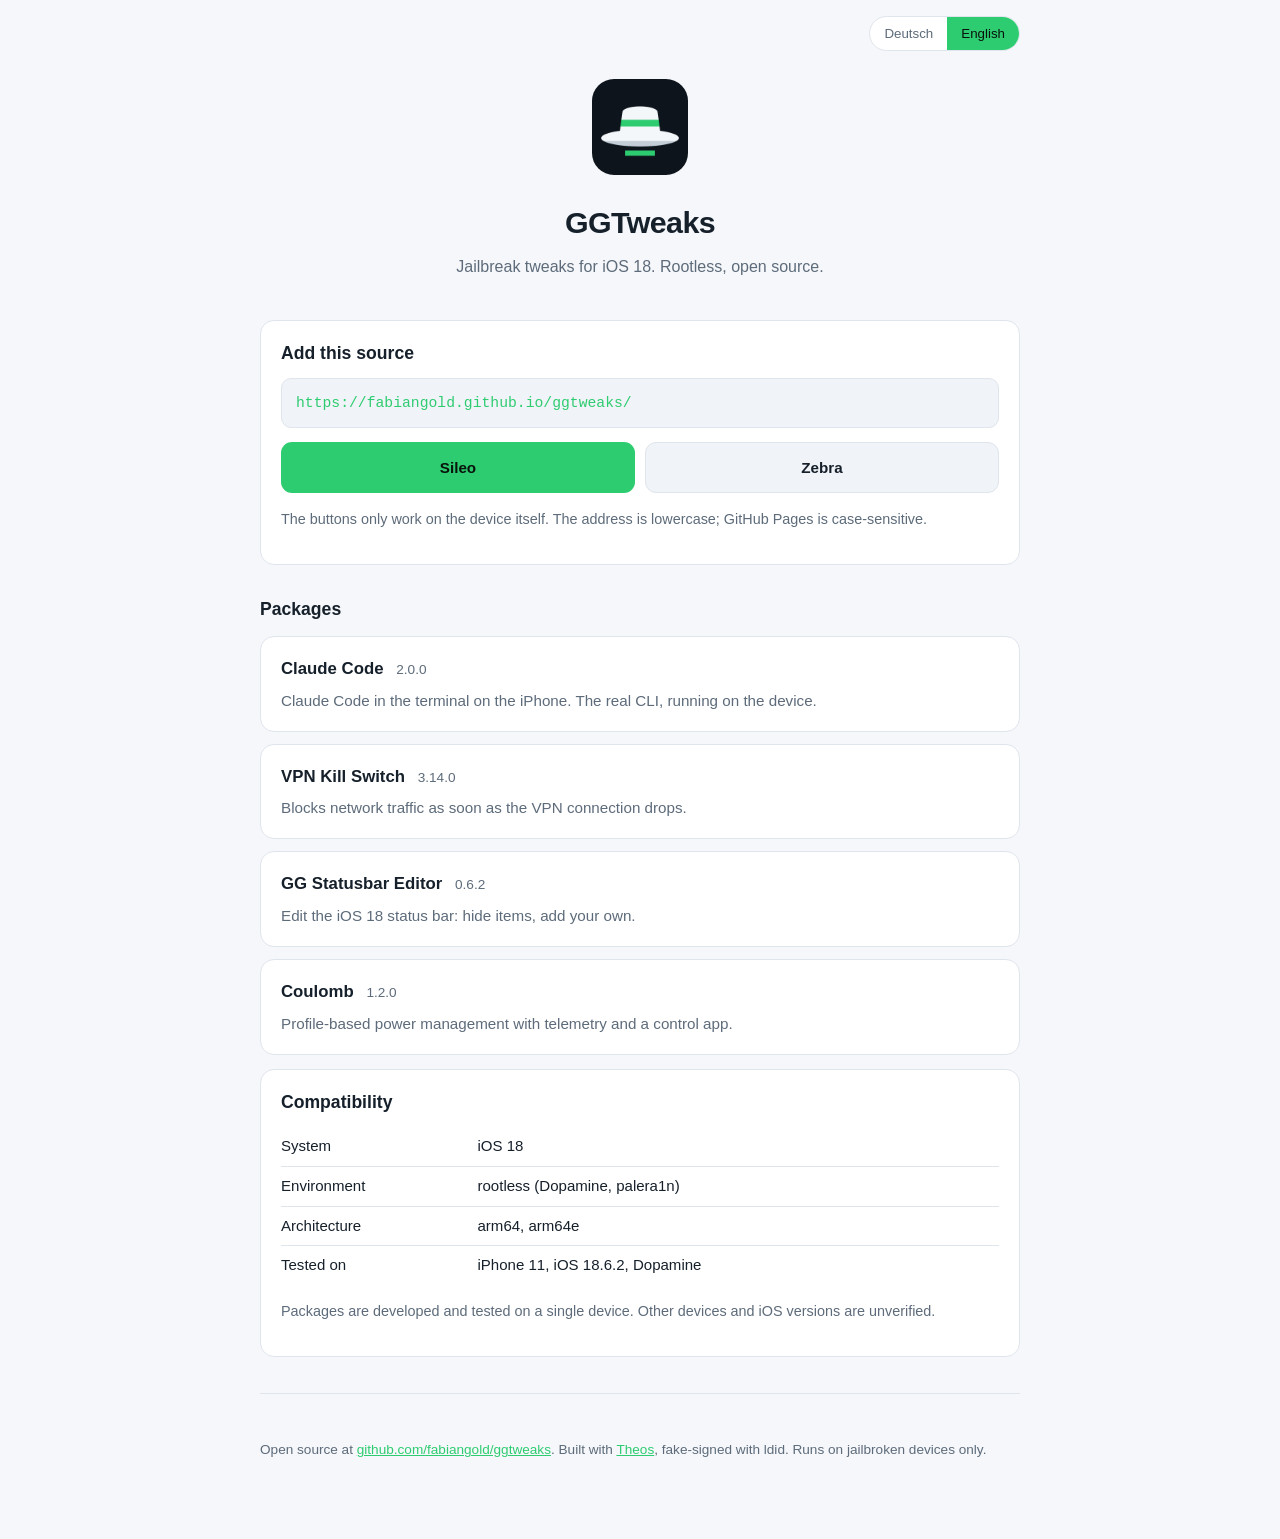
==== index.html @ af3a3da4 "VPN Kill Switch 3.14.0: dauerhafte Sicherheitsmeldungen" ====
<!doctype html>
<html lang="de">
<head>
<meta charset="utf-8">
<meta name="viewport" content="width=device-width, initial-scale=1">
<title>GGTweaks</title>
<link rel="icon" href="favicon.png">
<link rel="stylesheet" href="assets/style.css">
<meta name="description" content="Jailbreak-Repo für iOS 18. Rootless, quelloffen.">
<script src="assets/lang.js" defer></script>
</head>
<body>
<div class="wrap">

<div class="topbar">
  <span></span>
  <div class="langtoggle" role="group" aria-label="Sprache / Language">
    <button id="btn-de" aria-pressed="true">Deutsch</button>
    <button id="btn-en" aria-pressed="false">English</button>
  </div>
</div>

<header class="center">
  <img src="icon.png" alt="GGTweaks">
  <h1>GGTweaks</h1>
  <p class="lead" data-lang="de">Jailbreak-Tweaks für iOS 18. Rootless, quelloffen.</p>
  <p class="lead" data-lang="en">Jailbreak tweaks for iOS 18. Rootless, open source.</p>
</header>

<div class="card">
  <h2 style="margin-top:0" data-lang="de">Quelle hinzufügen</h2>
  <h2 style="margin-top:0" data-lang="en">Add this source</h2>
  <span class="url">https://fabiangold.github.io/ggtweaks/</span>
  <div class="btns">
    <a class="btn primary" href="sileo://source/https://fabiangold.github.io/ggtweaks/">Sileo</a>
    <a class="btn plain" href="zbra://sources/add/https://fabiangold.github.io/ggtweaks/">Zebra</a>
  </div>
  <p class="note" data-lang="de">
    Die Knöpfe funktionieren nur auf dem Gerät selbst. Die Adresse ist
    kleingeschrieben; GitHub Pages unterscheidet Groß- und Kleinschreibung.
  </p>
  <p class="note" data-lang="en">
    The buttons only work on the device itself. The address is lowercase;
    GitHub Pages is case-sensitive.
  </p>
</div>

<h2 data-lang="de">Pakete</h2>
<h2 data-lang="en">Packages</h2>

<a class="pkg" href="depictions/claudecode/">
  <div class="name">Claude Code <span class="ver">2.0.0</span></div>
  <p class="desc" data-lang="de">
    Claude Code im Terminal auf dem iPhone. Die echte CLI, auf dem Gerät ausgeführt.
  </p>
  <p class="desc" data-lang="en">
    Claude Code in the terminal on the iPhone. The real CLI, running on the device.
  </p>
</a>

<a class="pkg" href="depictions/vpnkillswitch/">
  <div class="name">VPN Kill Switch <span class="ver">3.14.0</span></div>
  <p class="desc" data-lang="de">
    Blockiert den Netzwerkverkehr, sobald die VPN-Verbindung abbricht.
  </p>
  <p class="desc" data-lang="en">
    Blocks network traffic as soon as the VPN connection drops.
  </p>
</a>

<a class="pkg" href="depictions/statusbareditor/">
  <div class="name">GG Statusbar Editor <span class="ver">0.6.2</span></div>
  <p class="desc" data-lang="de">
    Die Statusleiste von iOS 18 bearbeiten: Elemente ausblenden, eigene ergänzen.
  </p>
  <p class="desc" data-lang="en">
    Edit the iOS 18 status bar: hide items, add your own.
  </p>
</a>

<a class="pkg" href="depictions/coulomb/">
  <div class="name">Coulomb <span class="ver">1.2.0</span></div>
  <p class="desc" data-lang="de">
    Profilbasiertes Energiemanagement mit Telemetrie und Steuer-App.
  </p>
  <p class="desc" data-lang="en">
    Profile-based power management with telemetry and a control app.
  </p>
</a>

<div class="card">
  <h2 style="margin-top:0" data-lang="de">Kompatibilität</h2>
  <h2 style="margin-top:0" data-lang="en">Compatibility</h2>
  <table>
    <tr>
      <td data-lang="de">System</td><td data-lang="en">System</td>
      <td>iOS 18</td>
    </tr>
    <tr>
      <td data-lang="de">Umgebung</td><td data-lang="en">Environment</td>
      <td>rootless (Dopamine, palera1n)</td>
    </tr>
    <tr>
      <td data-lang="de">Architektur</td><td data-lang="en">Architecture</td>
      <td>arm64, arm64e</td>
    </tr>
    <tr>
      <td data-lang="de">Getestet auf</td><td data-lang="en">Tested on</td>
      <td>iPhone 11, iOS 18.6.2, Dopamine</td>
    </tr>
  </table>
  <p class="note" data-lang="de">
    Die Pakete werden auf einem einzigen Gerät entwickelt und getestet. Andere
    Geräte und iOS-Versionen sind nicht geprüft.
  </p>
  <p class="note" data-lang="en">
    Packages are developed and tested on a single device. Other devices and iOS
    versions are unverified.
  </p>
</div>

<footer>
  <p data-lang="de">
    Quelloffen unter <a href="https://github.com/fabiangold/ggtweaks">github.com/fabiangold/ggtweaks</a>.
    Gebaut mit <a href="https://theos.dev">Theos</a>, fake-signiert mit ldid.
    Läuft ausschließlich auf gejailbreakten Geräten.
  </p>
  <p data-lang="en">
    Open source at <a href="https://github.com/fabiangold/ggtweaks">github.com/fabiangold/ggtweaks</a>.
    Built with <a href="https://theos.dev">Theos</a>, fake-signed with ldid.
    Runs on jailbroken devices only.
  </p>
</footer>

</div>
</body>
</html>
---- assets/style.css ----
/* Gemeinsame Gestaltung für Startseite und Paketseiten. */
:root {
  --bg:#0e141b; --card:#161f2a; --line:#243140;
  --fg:#e8eef5; --dim:#93a3b5; --accent:#2ecc71;
}
* { box-sizing:border-box; }
body {
  margin:0; padding:0 20px 64px;
  font:16px/1.65 -apple-system, BlinkMacSystemFont, "Segoe UI", Roboto, sans-serif;
  background:var(--bg); color:var(--fg);
}
.wrap { max-width:760px; margin:0 auto; }
a { color:var(--accent); }

/* Kopfzeile mit Sprachumschalter */
.topbar {
  display:flex; align-items:center; justify-content:space-between;
  padding:16px 0; gap:12px;
}
.back { color:var(--dim); text-decoration:none; font-size:.9rem; }
.back:hover { color:var(--accent); }
.langtoggle {
  display:inline-flex; border:1px solid var(--line); border-radius:999px;
  overflow:hidden; background:var(--card); flex:0 0 auto;
}
.langtoggle button {
  appearance:none; border:0; background:transparent; color:var(--dim);
  font:600 13px/1 inherit; padding:9px 14px; cursor:pointer;
}
.langtoggle button[aria-pressed="true"] { background:var(--accent); color:#08130c; }

header { padding:12px 0 26px; }
header.center { text-align:center; }
header img { width:96px; height:96px; border-radius:22px; }
h1 { font-size:1.9rem; margin:14px 0 6px; letter-spacing:-.02em; }
.lead { color:var(--dim); margin:0; }

h2 { font-size:1.1rem; margin:30px 0 10px; }
h3 { font-size:1rem; margin:22px 0 4px; }

.card {
  background:var(--card); border:1px solid var(--line);
  border-radius:14px; padding:18px 20px; margin:14px 0;
}
/* Paketliste auf der Startseite */
a.pkg {
  display:block; text-decoration:none; color:inherit;
  background:var(--card); border:1px solid var(--line);
  border-radius:14px; padding:18px 20px; margin:12px 0;
}
a.pkg:hover { border-color:var(--accent); }
a.pkg .name { font-weight:600; font-size:1.05rem; }
a.pkg .ver { color:var(--dim); font-size:.85rem; font-weight:400; margin-left:8px; }
a.pkg .desc { color:var(--dim); margin:5px 0 0; font-size:.95rem; }

code, .url { font-family:ui-monospace, SFMono-Regular, Menlo, monospace; font-size:.92rem; }
.url {
  display:block; background:#0b1017; border:1px solid var(--line);
  border-radius:10px; padding:12px 14px; margin:10px 0 4px;
  color:var(--accent); word-break:break-all; user-select:all;
}
ul { padding-left:20px; margin:8px 0; }
li { margin:5px 0; }
table { width:100%; border-collapse:collapse; font-size:.94rem; }
td { padding:7px 0; border-bottom:1px solid var(--line); vertical-align:top; }
td:first-child { color:var(--dim); width:38%; }
tr:last-child td { border-bottom:0; }

.note { color:var(--dim); font-size:.9rem; }
.btns { display:flex; gap:10px; flex-wrap:wrap; margin:14px 0 0; }
.btn {
  flex:1 1 150px; text-align:center; text-decoration:none; padding:12px 16px;
  border-radius:11px; font-weight:600; font-size:.95rem; border:1px solid var(--line);
}
.btn.primary { background:var(--accent); color:#08130c; border-color:transparent; }
.btn.plain { background:#0b1017; color:var(--fg); }
footer { color:var(--dim); font-size:.85rem; padding-top:32px; border-top:1px solid var(--line); margin-top:36px; }

html[lang="de"] [data-lang="en"], html[lang="en"] [data-lang="de"] { display:none; }

@media (prefers-color-scheme: light) {
  :root { --bg:#f5f7fa; --card:#fff; --line:#dfe5ec; --fg:#16202b; --dim:#5d6b7a; }
  .url, .btn.plain { background:#f0f3f7; }
}
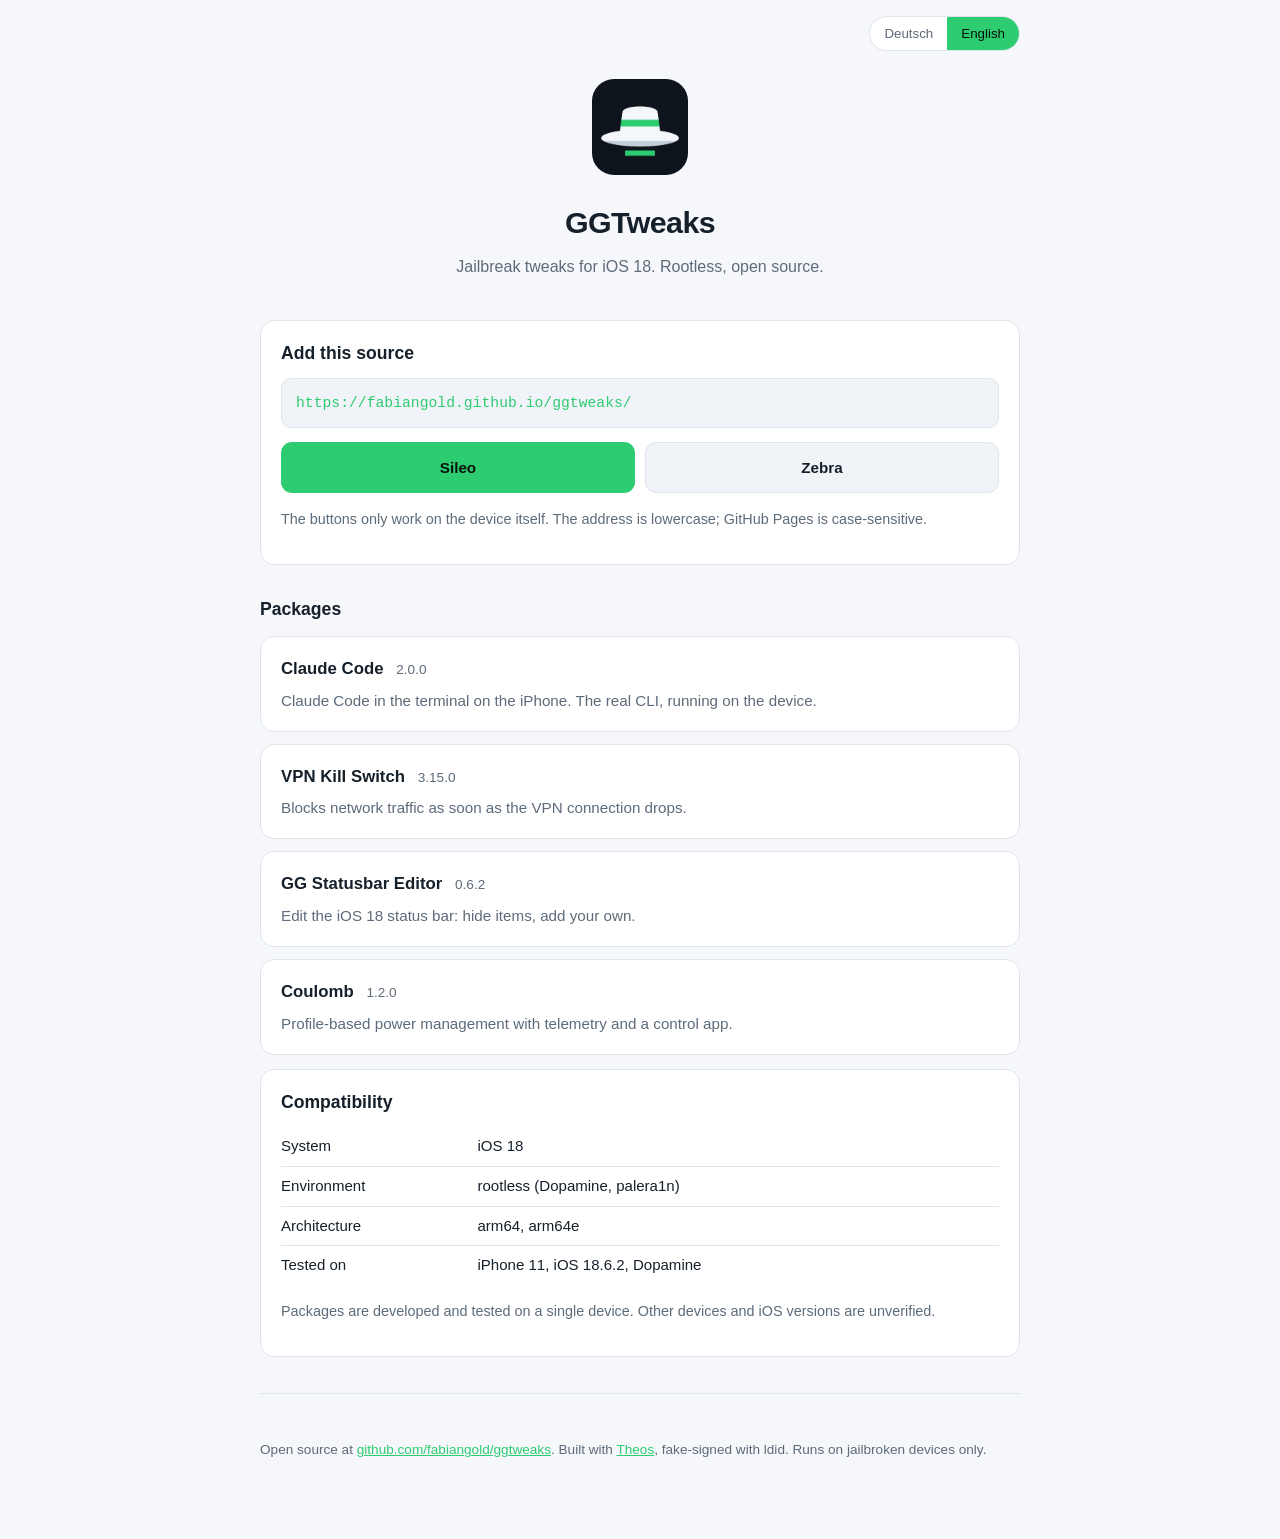
==== commit 4a0b59e1: "VPN Kill Switch 3.15.0 veröffentlichen" ====
--- a/index.html
+++ b/index.html
@@ -59,7 +59,7 @@
 </a>
 
 <a class="pkg" href="depictions/vpnkillswitch/">
-  <div class="name">VPN Kill Switch <span class="ver">3.14.0</span></div>
+  <div class="name">VPN Kill Switch <span class="ver">3.15.0</span></div>
   <p class="desc" data-lang="de">
     Blockiert den Netzwerkverkehr, sobald die VPN-Verbindung abbricht.
   </p>
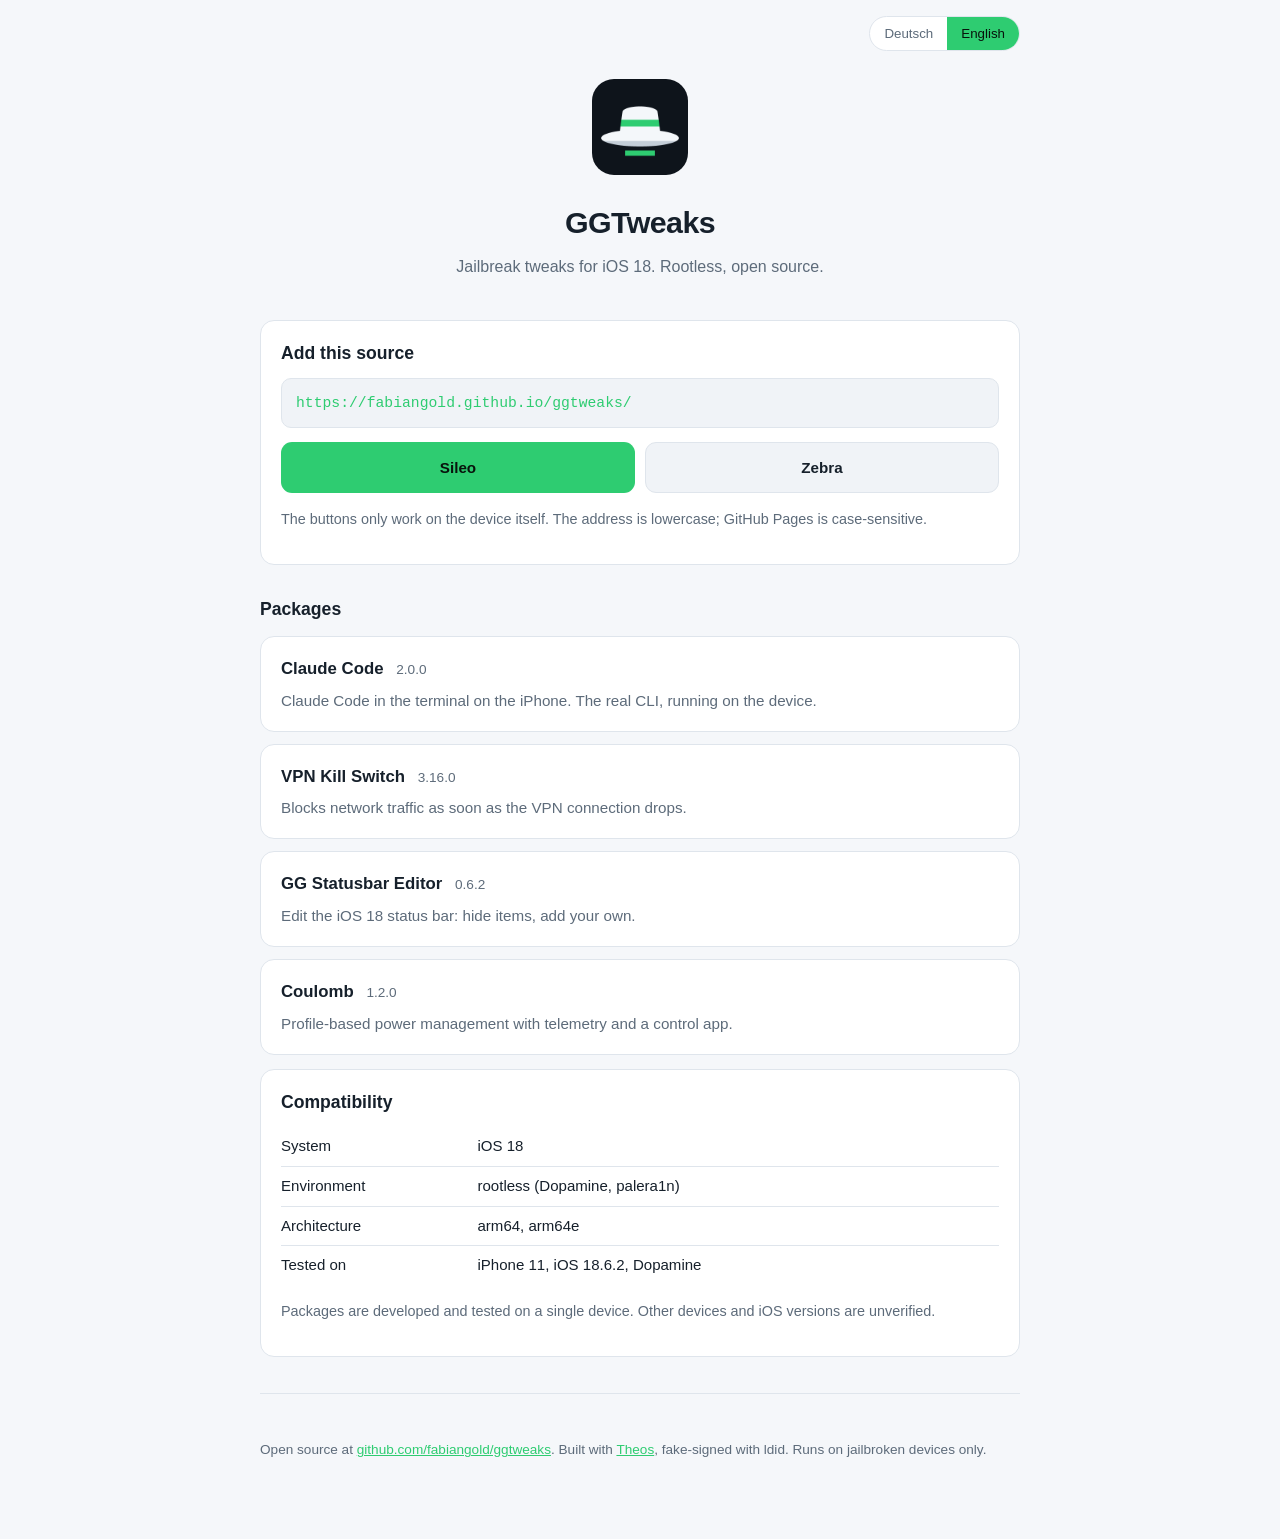
==== commit e3d6984a: "VPN Kill Switch 3.16.0: lokaler Ereignisverlauf" ====
--- a/index.html
+++ b/index.html
@@ -59,7 +59,7 @@
 </a>
 
 <a class="pkg" href="depictions/vpnkillswitch/">
-  <div class="name">VPN Kill Switch <span class="ver">3.15.0</span></div>
+  <div class="name">VPN Kill Switch <span class="ver">3.16.0</span></div>
   <p class="desc" data-lang="de">
     Blockiert den Netzwerkverkehr, sobald die VPN-Verbindung abbricht.
   </p>
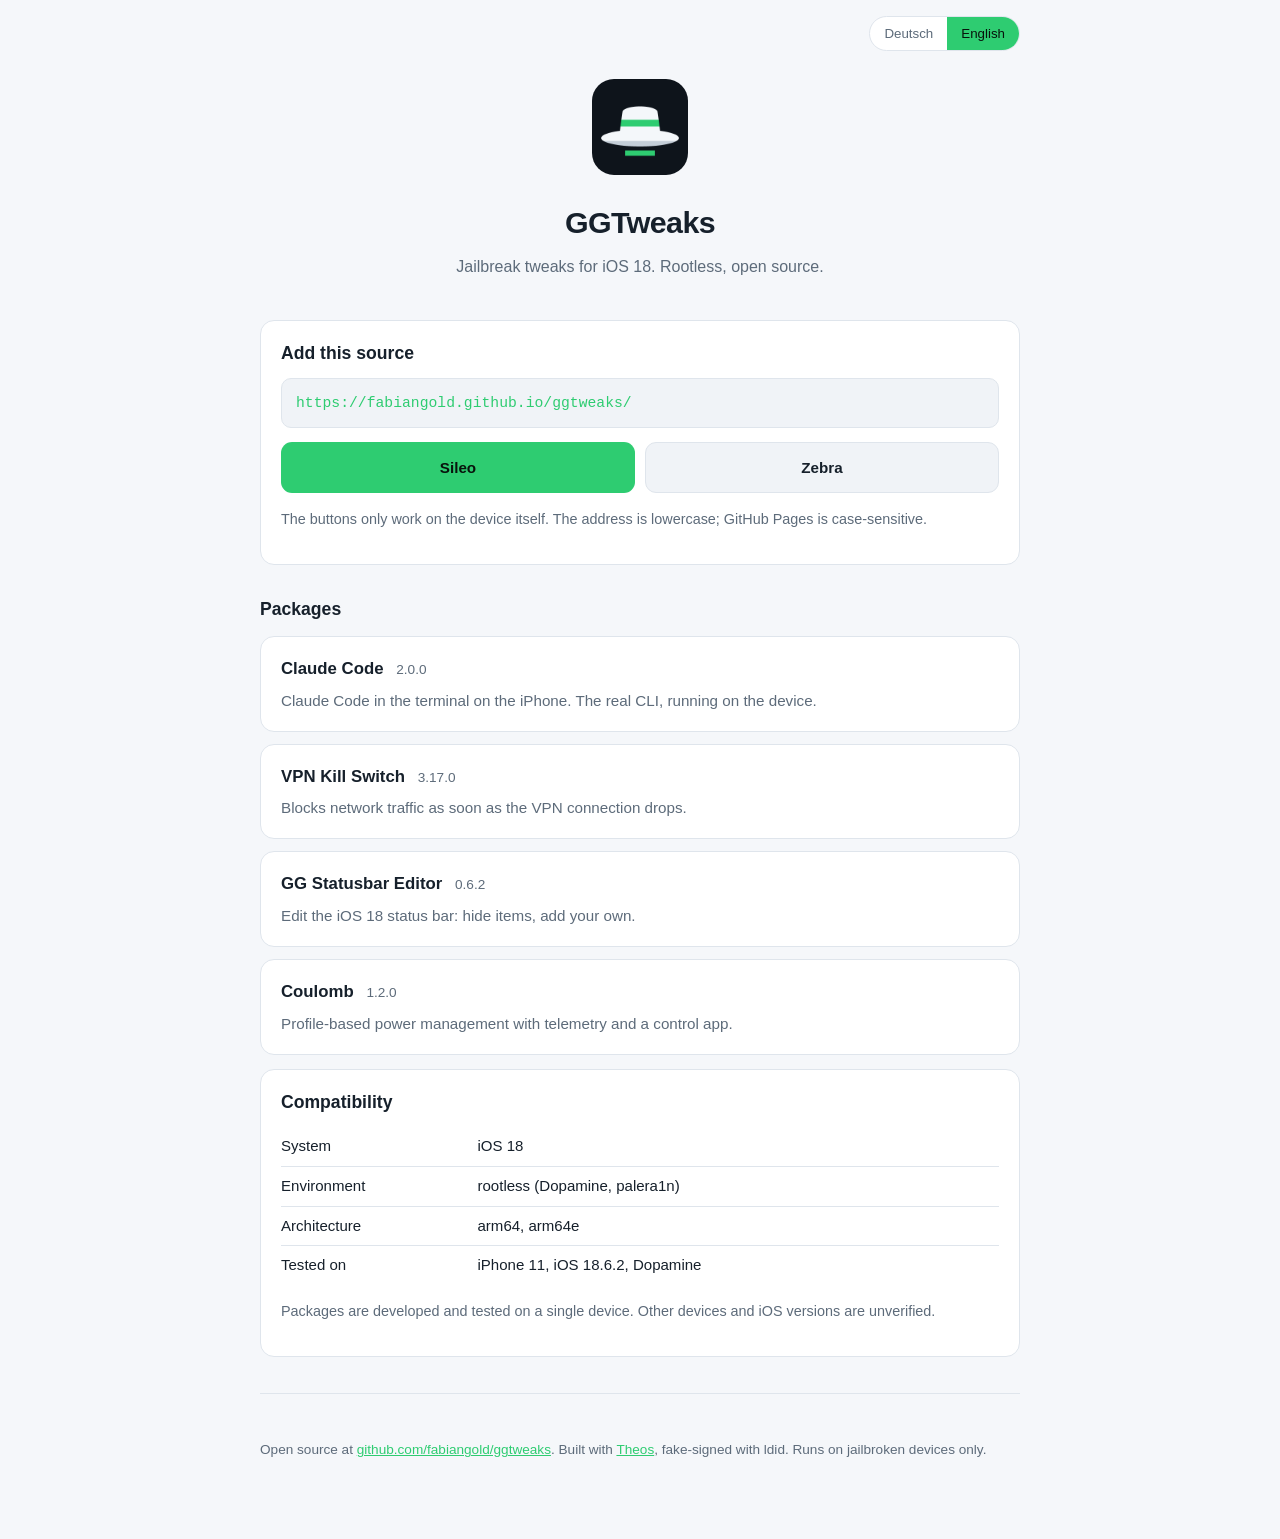
==== commit d6097d0c: "VPN Kill Switch 3.17.0: vertrauenswürdige Netzwerke" ====
--- a/index.html
+++ b/index.html
@@ -59,7 +59,7 @@
 </a>
 
 <a class="pkg" href="depictions/vpnkillswitch/">
-  <div class="name">VPN Kill Switch <span class="ver">3.16.0</span></div>
+  <div class="name">VPN Kill Switch <span class="ver">3.17.0</span></div>
   <p class="desc" data-lang="de">
     Blockiert den Netzwerkverkehr, sobald die VPN-Verbindung abbricht.
   </p>
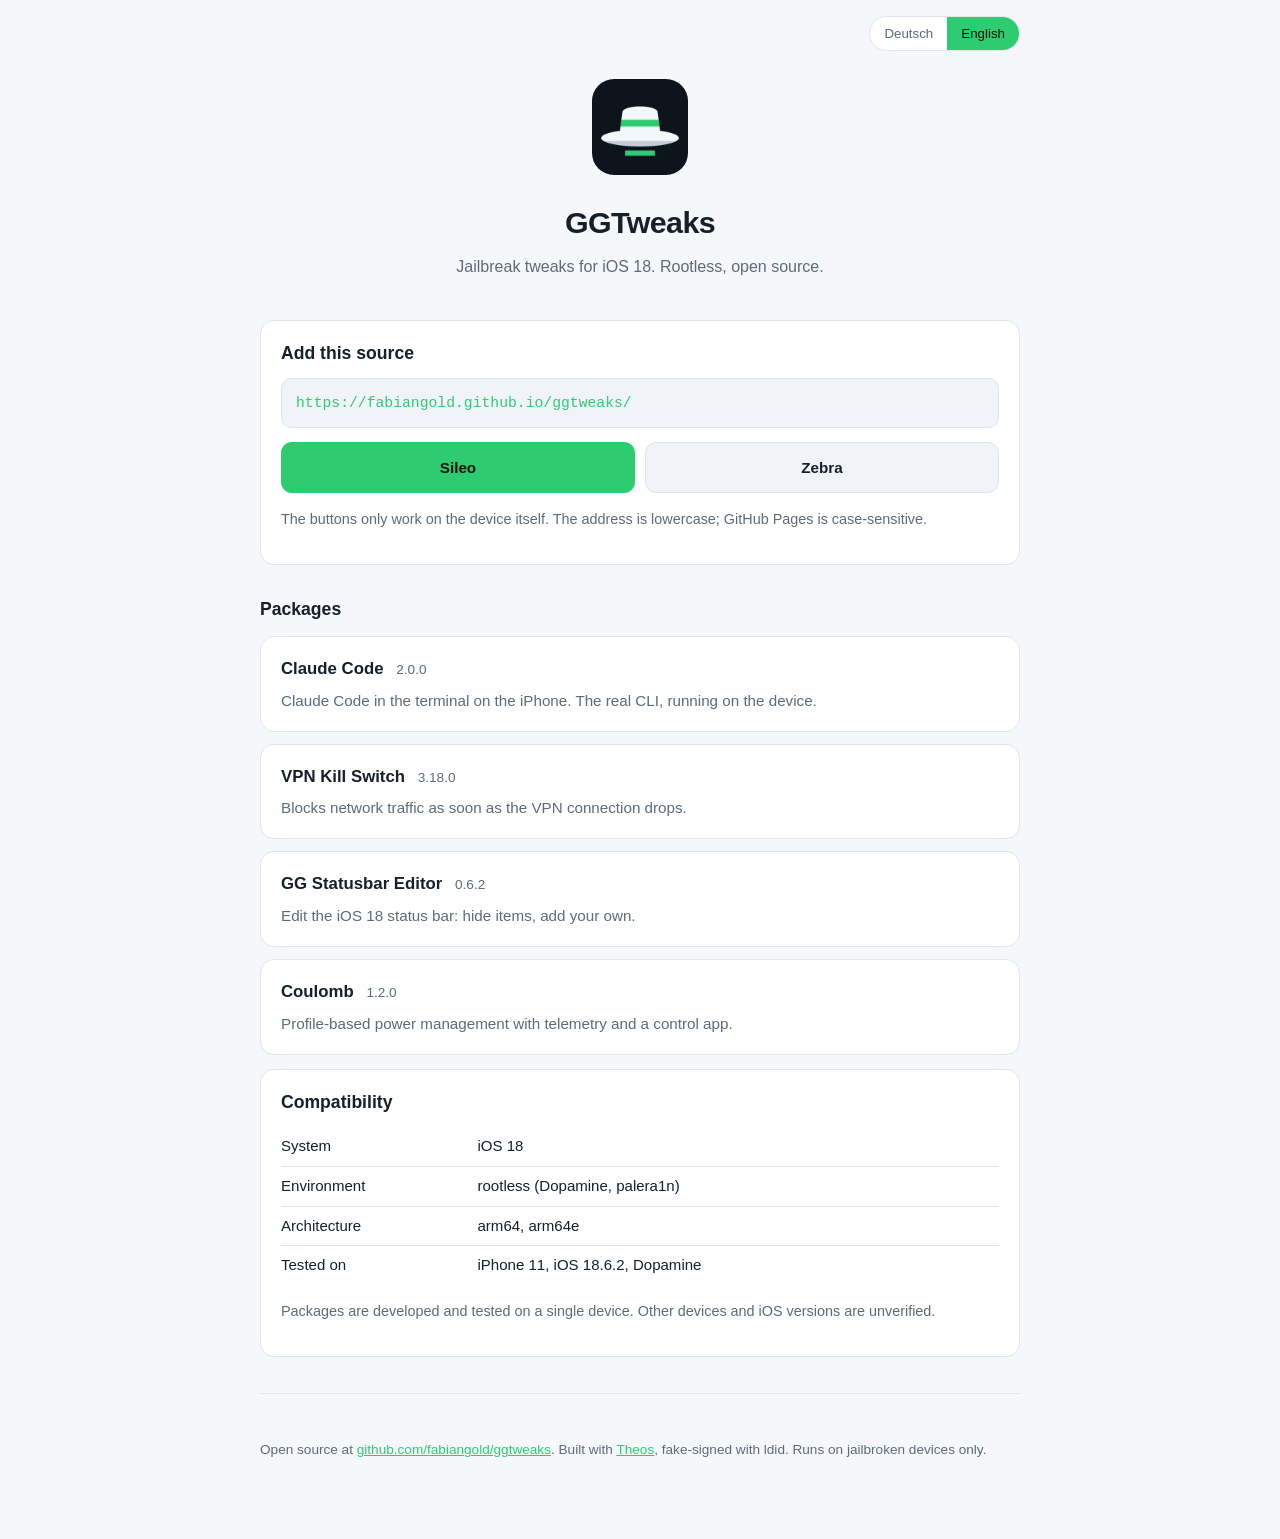
==== commit db68a5d6: "VPN Kill Switch 3.18.0: sichere Mullvad-Endpunkte" ====
--- a/index.html
+++ b/index.html
@@ -59,7 +59,7 @@
 </a>
 
 <a class="pkg" href="depictions/vpnkillswitch/">
-  <div class="name">VPN Kill Switch <span class="ver">3.17.0</span></div>
+  <div class="name">VPN Kill Switch <span class="ver">3.18.0</span></div>
   <p class="desc" data-lang="de">
     Blockiert den Netzwerkverkehr, sobald die VPN-Verbindung abbricht.
   </p>
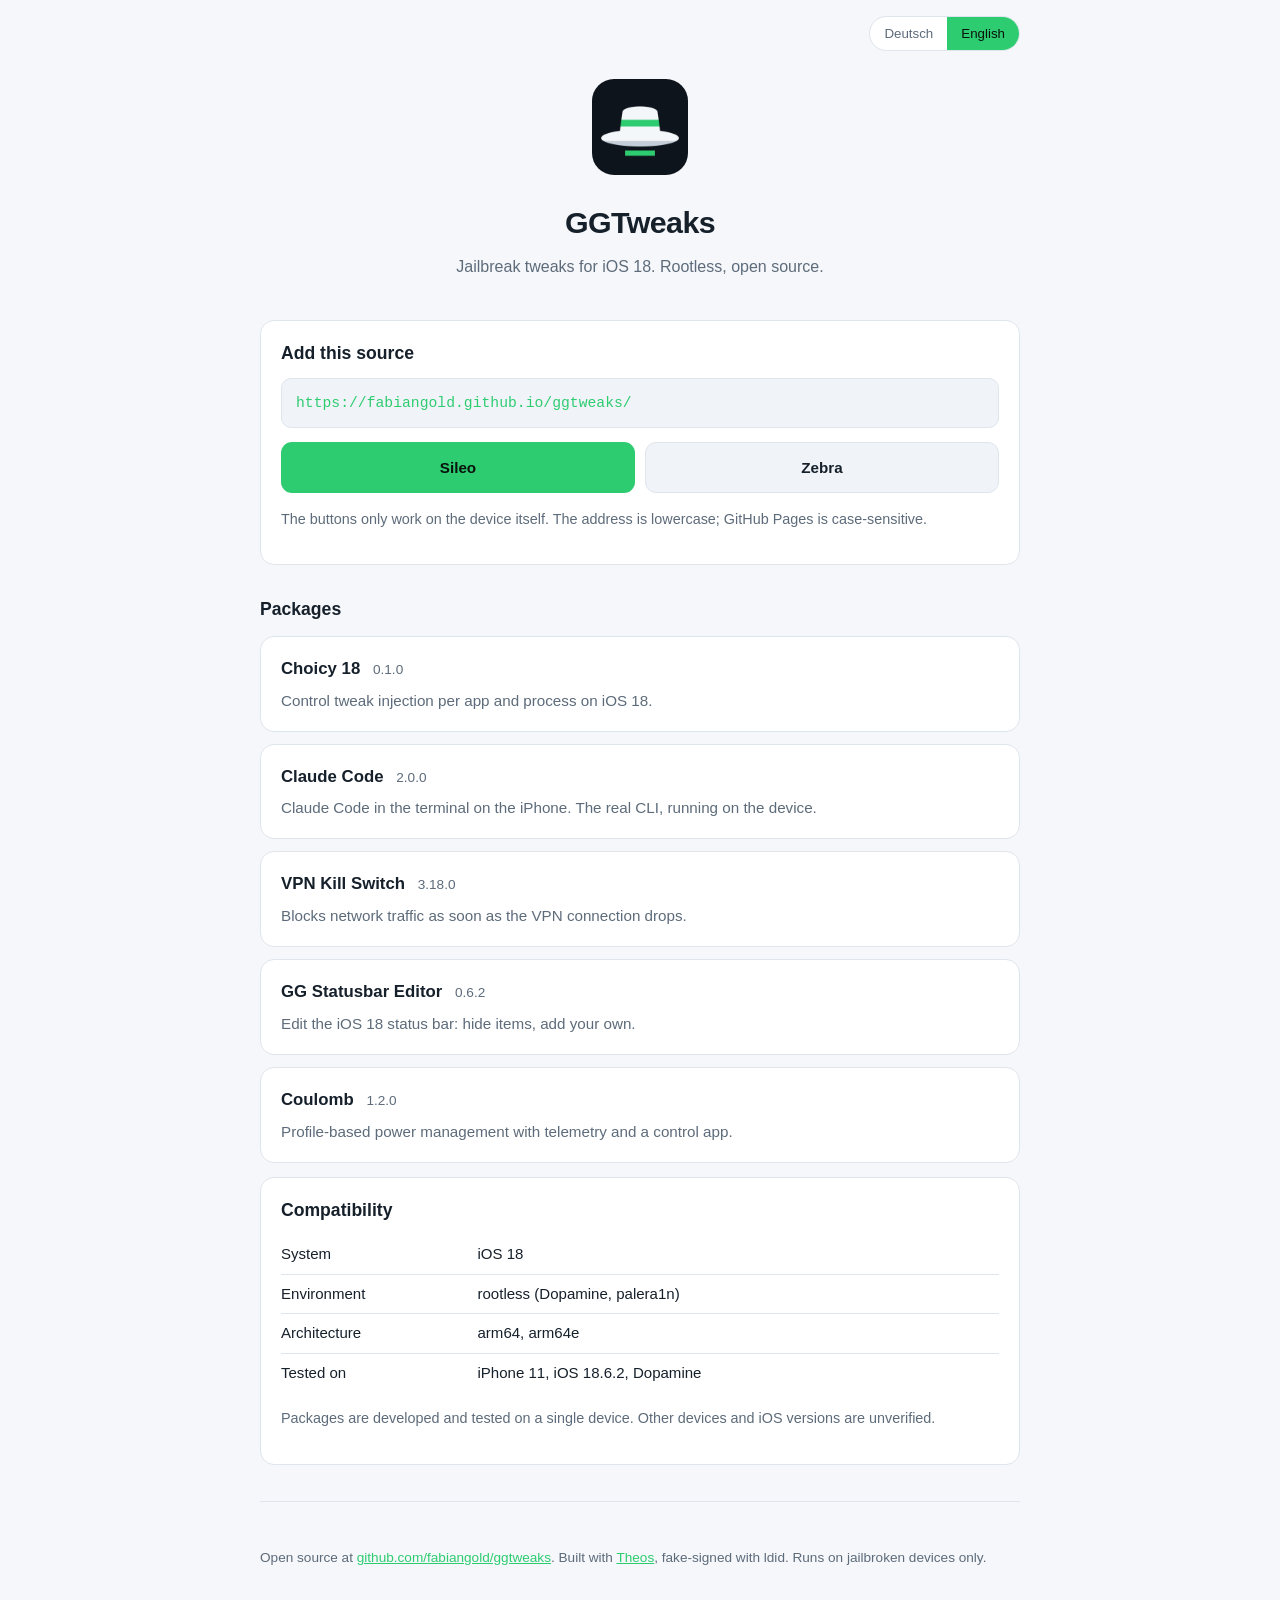
==== commit 3275c421: "Choicy 18 0.1.0 veröffentlichen" ====
--- a/index.html
+++ b/index.html
@@ -47,6 +47,16 @@
 
 <h2 data-lang="de">Pakete</h2>
 <h2 data-lang="en">Packages</h2>
+
+<a class="pkg" href="depictions/choicy18/">
+  <div class="name">Choicy 18 <span class="ver">0.1.0</span></div>
+  <p class="desc" data-lang="de">
+    Tweak-Injection unter iOS 18 pro App und Prozess steuern.
+  </p>
+  <p class="desc" data-lang="en">
+    Control tweak injection per app and process on iOS 18.
+  </p>
+</a>
 
 <a class="pkg" href="depictions/claudecode/">
   <div class="name">Claude Code <span class="ver">2.0.0</span></div>
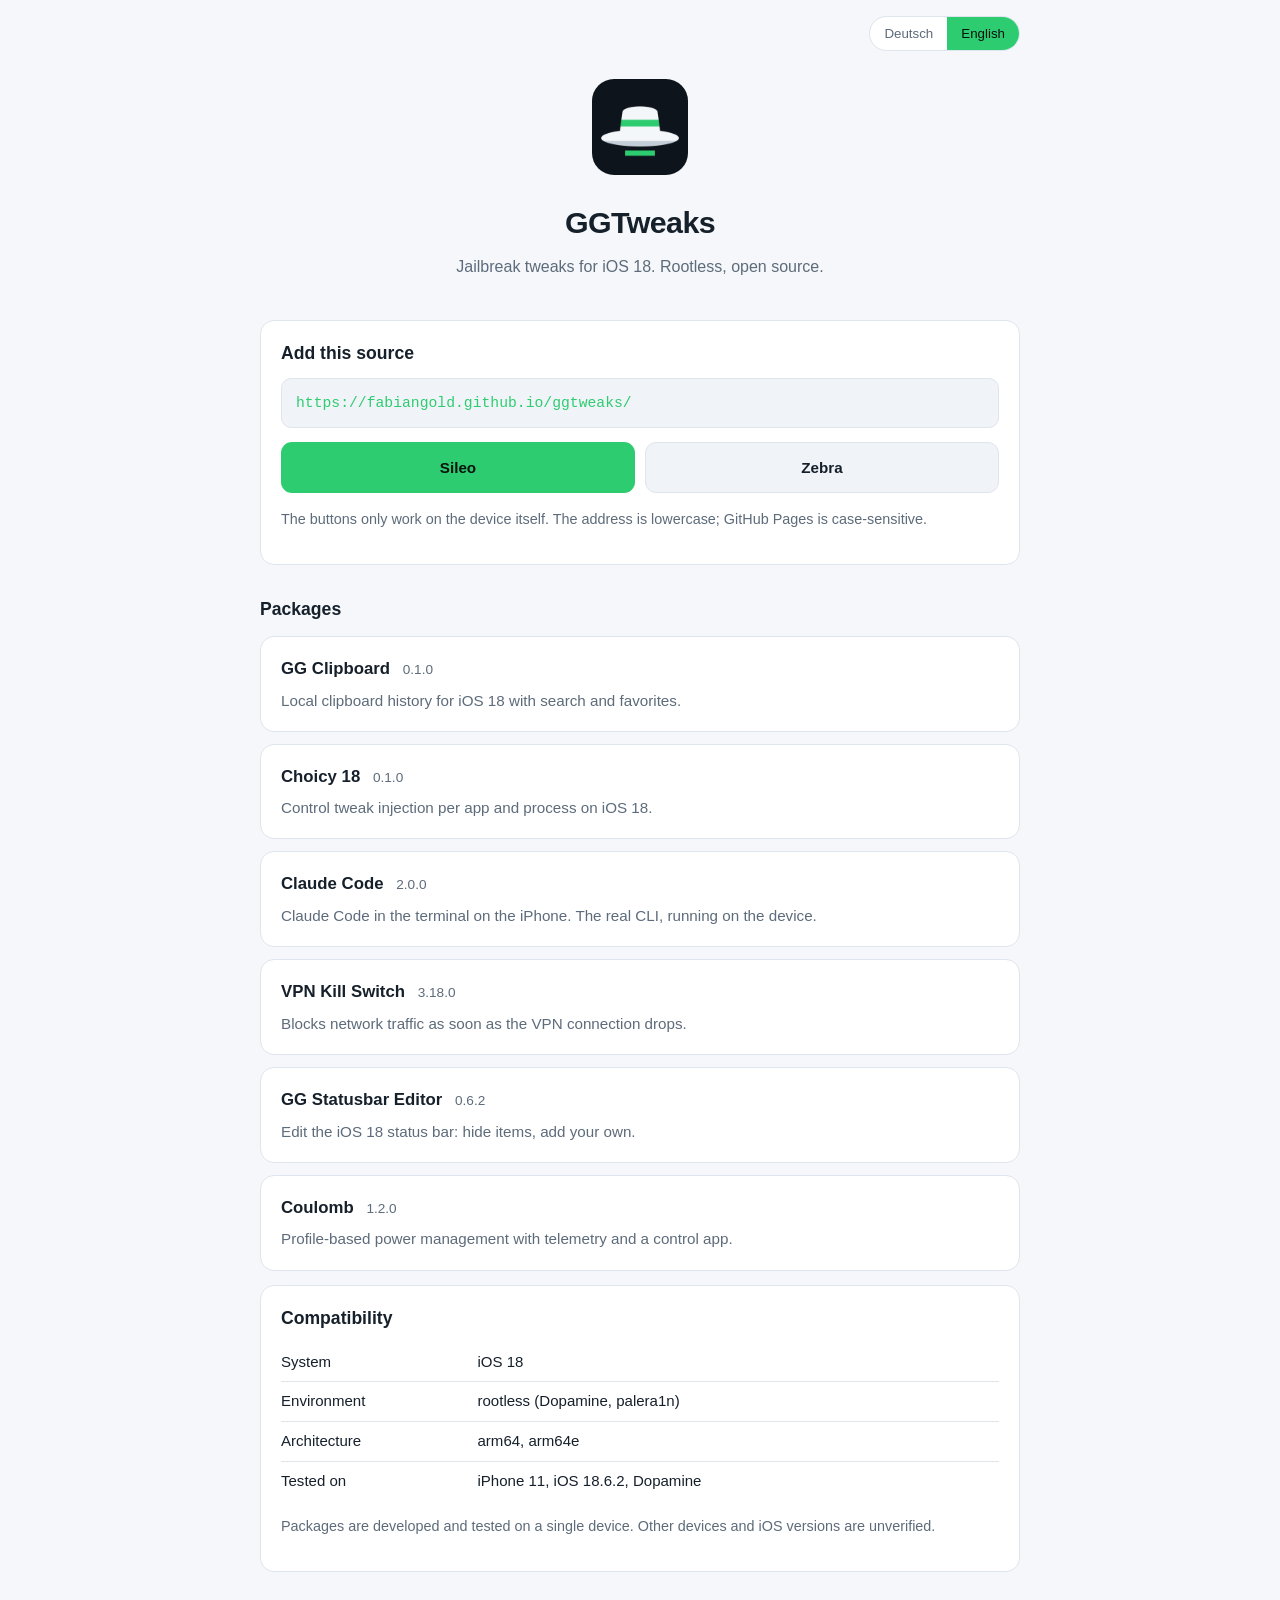
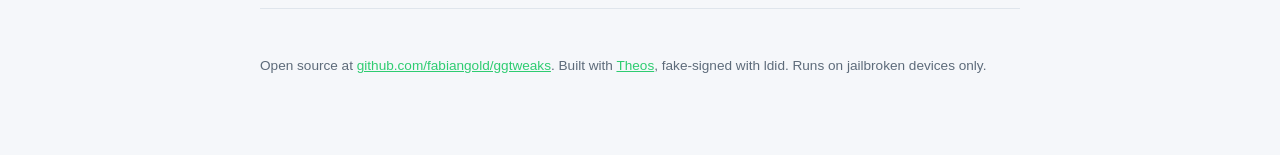
==== commit 0f8826a2: "GG Clipboard 0.1.0 veröffentlichen" ====
--- a/index.html
+++ b/index.html
@@ -47,6 +47,16 @@
 
 <h2 data-lang="de">Pakete</h2>
 <h2 data-lang="en">Packages</h2>
+
+<a class="pkg" href="depictions/ggclipboard/">
+  <div class="name">GG Clipboard <span class="ver">0.1.0</span></div>
+  <p class="desc" data-lang="de">
+    Lokaler Zwischenablageverlauf für iOS 18 mit Suche und Favoriten.
+  </p>
+  <p class="desc" data-lang="en">
+    Local clipboard history for iOS 18 with search and favorites.
+  </p>
+</a>
 
 <a class="pkg" href="depictions/choicy18/">
   <div class="name">Choicy 18 <span class="ver">0.1.0</span></div>
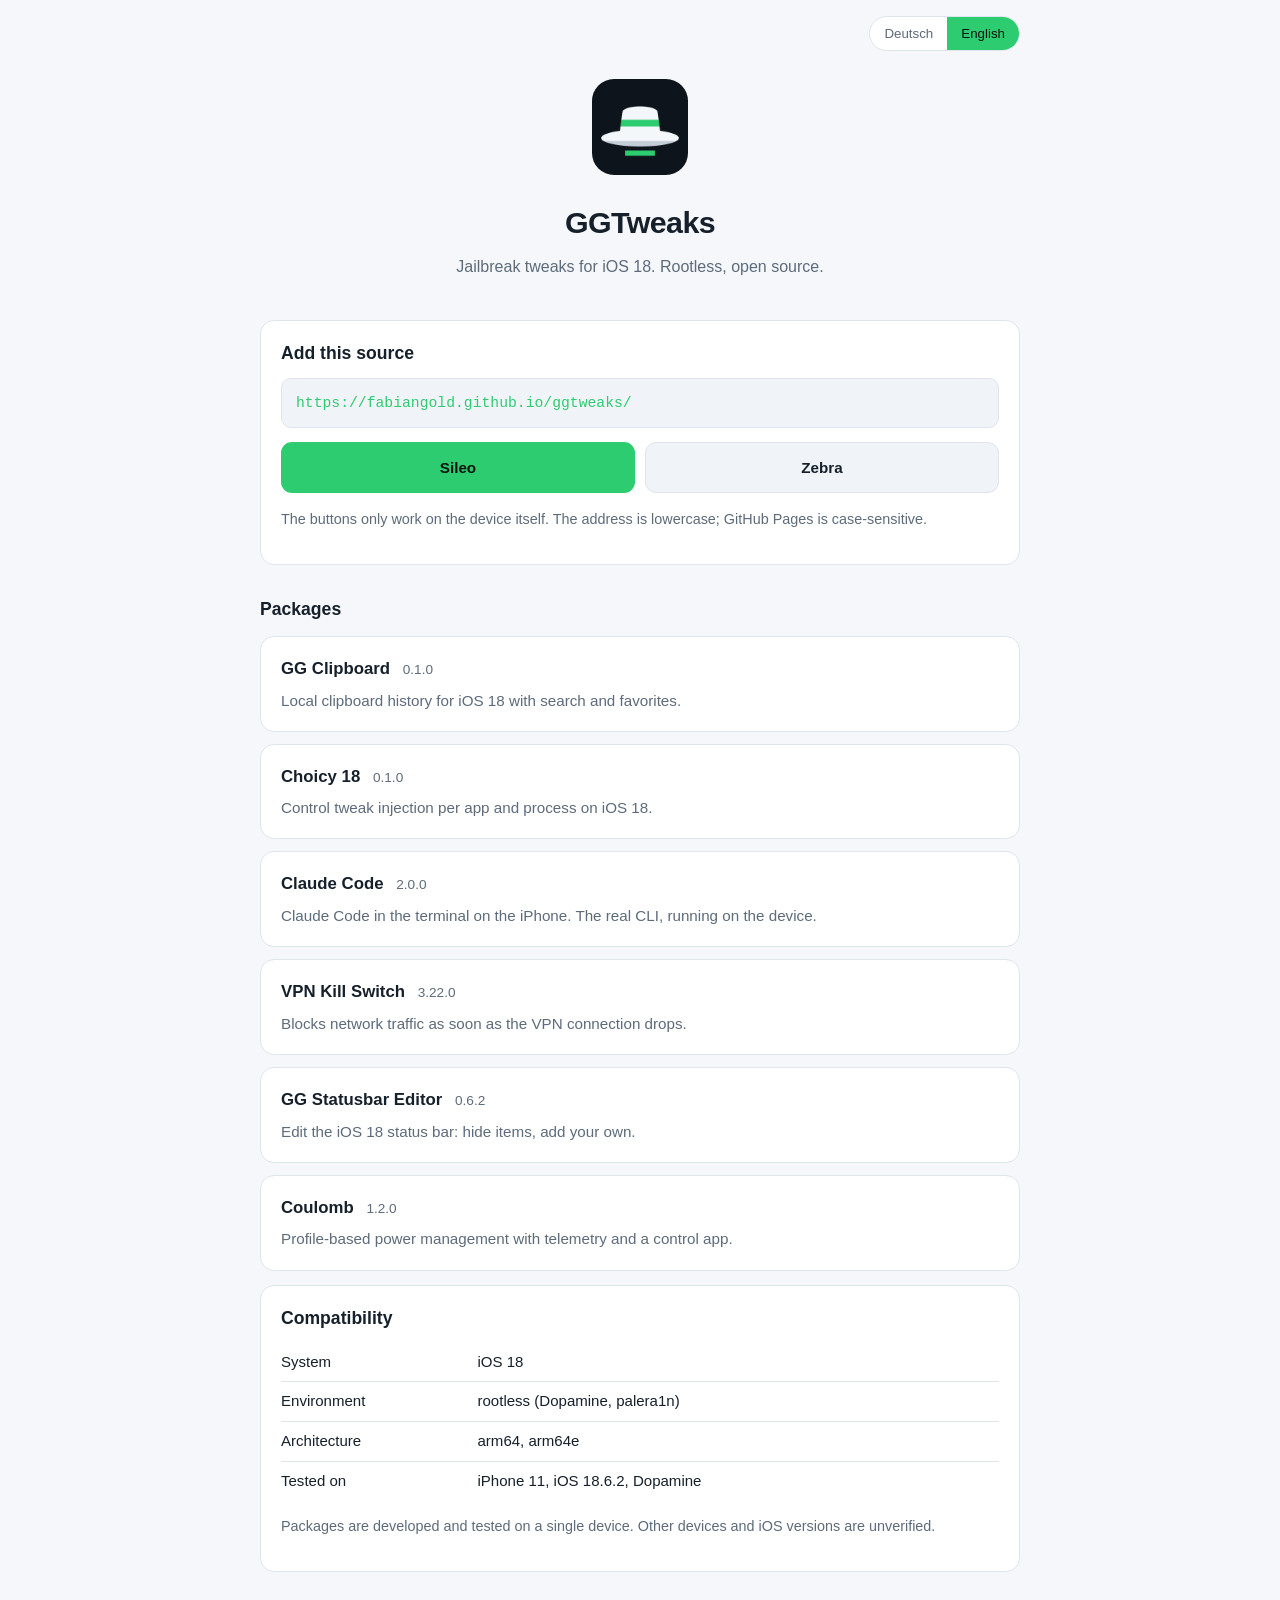
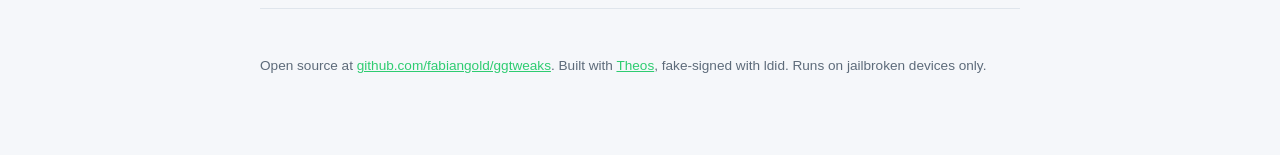
==== commit f28d98a7: "Kill Switch 3.22.0: die Sperre sperrt jetzt wirklich Bisherige Fassungen haben nicht geblockt. Am Ge" ====
--- a/index.html
+++ b/index.html
@@ -79,7 +79,7 @@
 </a>
 
 <a class="pkg" href="depictions/vpnkillswitch/">
-  <div class="name">VPN Kill Switch <span class="ver">3.18.0</span></div>
+  <div class="name">VPN Kill Switch <span class="ver">3.22.0</span></div>
   <p class="desc" data-lang="de">
     Blockiert den Netzwerkverkehr, sobald die VPN-Verbindung abbricht.
   </p>
